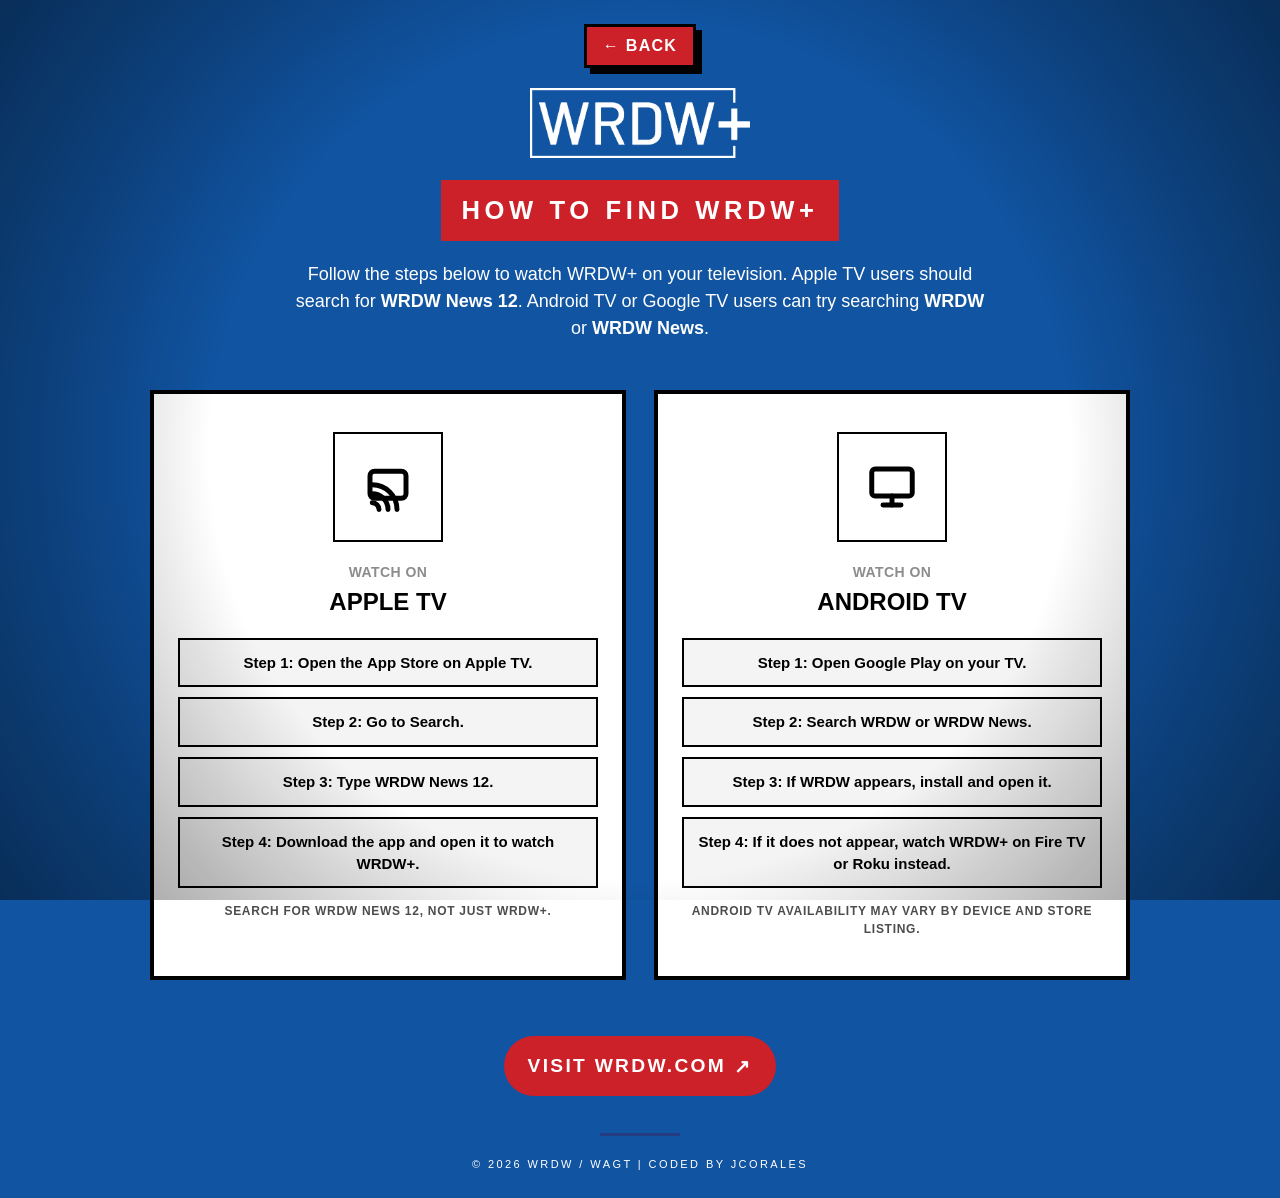
==== howto.html @ 798c2a1d "main files main files" ====
<!DOCTYPE html>
<html lang="en">
<head>
  <meta charset="UTF-8" />
  <meta name="viewport" content="width=device-width, initial-scale=1.0" />
  <title>How to Find WRDW+ on Apple TV and Android TV</title>
  <style>
    * {
      box-sizing: border-box;
      margin: 0;
      padding: 0;
    }

    body {
      min-height: 100vh;
      background: #1154a1;
      color: #000;
      font-family: Barlow, Arial, sans-serif;
      padding: 24px;
    }

    a {
      text-decoration: none;
      color: inherit;
    }

    .page {
      width: 100%;
      max-width: 980px;
      margin: 0 auto;
      display: flex;
      flex-direction: column;
      align-items: center;
    }

    .header {
      text-align: center;
      margin-bottom: 48px;
      width: 100%;

    }

    .header img {
      width: min(220px, 50%);
      height: auto;
    }

    .subhead-wrap {
      display: inline-flex;
      align-items: center;
      gap: 14px;
      margin: 18px 0 20px;
      flex-wrap: wrap;
      justify-content: center;
      color: #fff;
    }

    .subhead {
      font-size: clamp(20px, 2vw, 28px);
      font-weight: 800;
      letter-spacing: 0.18em;
      text-transform: uppercase;
      white-space: nowrap;
      background-color: #cd2129;
      padding: 1rem 1.25rem;
    }

    .line-group {
      display: flex;
      flex-direction: column;
      gap: 6px;
      width: 120px;
    }

    .line {
      height: 3px;
      width: 100%;
    }

    .line-1 {
      background: #1154a1;
    }

    .line-2 {
      background: #243c81;
    }

    .desc {
      max-width: 700px;
      margin: 0 auto;
      font-size: 18px;
      line-height: 1.5;
      color: #fff;
    }

    .cards {
      width: 100%;
      display: grid;
      grid-template-columns: repeat(2, 1fr);
      gap: 28px;
      margin-bottom: 56px;
    }

    .card {
      background: #fff;
      border: 4px solid #000;
      padding: 38px 24px;
      min-height: 360px;
      display: flex;
      flex-direction: column;
      align-items: center;
      justify-content: flex-start;
      text-align: center;
      transition: transform 0.22s ease, box-shadow 0.22s ease;
      box-shadow: 0 0 0 #000;
    }

    .card:hover {
      transform: translate(-6px, -6px);
      box-shadow: 12px 12px 0 #000;
    }

    .icon-box {
      width: 110px;
      height: 110px;
      border: 2px solid #000;
      display: flex;
      align-items: center;
      justify-content: center;
      margin-bottom: 22px;
      background: #fff;
      transition: background 0.22s ease, color 0.22s ease;
    }

    .card:hover .icon-box {
      background: #000;
      color: #fff;
    }

    .label {
      font-size: 14px;
      font-weight: 800;
      text-transform: uppercase;
      color: rgba(0, 0, 0, 0.45);
      margin-bottom: 8px;
      letter-spacing: 0.03em;
    }

    .platform {
      font-size: 24px;
      font-weight: 900;
      text-transform: uppercase;
      margin-bottom: 18px;
    }

    .steps {
      list-style: none;
      width: 100%;
      margin-top: 4px;
      display: flex;
      flex-direction: column;
      gap: 10px;
    }

    .steps li {
      font-size: 15px;
      line-height: 1.45;
      font-weight: 600;
      background: #f4f4f4;
      border: 2px solid #000;
      padding: 12px 14px;
    }

    .steps strong {
      font-weight: 900;
    }

    .note {
      margin-top: 14px;
      font-size: 12px;
      line-height: 1.5;
      color: rgba(0, 0, 0, 0.7);
      text-transform: uppercase;
      letter-spacing: 0.06em;
      font-weight: 700;
    }

    .footer {
      text-align: center;
      width: 100%;
    }

    .footer-link {
      display: inline-flex;
      align-items: center;
      gap: 8px;
      font-size: 1.2rem;
      font-weight: 900;
      text-transform: uppercase;
      letter-spacing: 0.12em;
      background-color: #cd2129;
      color: #fff;
      padding: 1.15rem 1.5rem;
      border-radius: 999px;
    }

    .footer-link:hover {
      background-color: #fff;
      color: #1154a1;
      text-decoration: underline;
      text-underline-offset: 8px;
      text-decoration-thickness: 3px;
    }

    .footer-line-wrap {
      display: flex;
      flex-direction: column;
      gap: 6px;
      width: 80px;
      margin: 28px auto 20px;
    }

    .copyright {
      font-size: 11px;
      text-transform: uppercase;
      letter-spacing: 0.22em;
      color: #fff;
      line-height: 1.6;
    }

    .icon {
      width: 54px;
      height: 54px;
      stroke: currentColor;
      fill: none;
      stroke-width: 2.2;
      stroke-linecap: round;
      stroke-linejoin: round;
    }

    @media (max-width: 800px) {
      .cards {
        grid-template-columns: 1fr;
      }

      .desc {
        font-size: 16px;
      }

      .platform {
        font-size: 20px;
      }

      .card {
        min-height: auto;
      }

      .subhead {
        white-space: normal;
      }
    }
  </style>
</head>
<body>
  <div class="page">
<a href="javascript:history.back()" 
style="
display:inline-block;
margin-bottom:20px;
padding:10px 16px;
font-family:Barlow, Arial, sans-serif;
font-weight:700;
text-transform:uppercase;
letter-spacing:.08em;
background:#cd2129;
color:#fff;
border:3px solid #000;
text-decoration:none;
box-shadow:6px 6px 0 #000;
transition:all .15s ease;
">
← Back
</a>

<div style="
position:fixed;
inset:0;
pointer-events:none;
background:radial-gradient(circle at center,
rgba(0,0,0,0) 55%,
rgba(0,0,0,.25) 78%,
rgba(0,0,0,.45) 100%);
z-index:9999;">
</div>
    <header class="header">
      <!-- Replace with your own logo path -->
      <img src="assets/wrdwlogo.png" alt="WRDW+ logo"> <br>

      <div class="subhead-wrap">
        <div class="subhead">How to Find WRDW+</div>
        
        
      </div>

      <p class="desc">
        Follow the steps below to watch WRDW+ on your television.
        Apple TV users should search for <strong>WRDW News 12</strong>.
        Android TV or Google TV users can try searching <strong>WRDW</strong> or
        <strong>WRDW News</strong>.
      </p>
    </header>

    <main class="cards">

      <section class="card">
        <div class="icon-box">
          <!-- Apple TV / Cast icon -->
          <svg class="icon" viewBox="0 0 24 24" aria-hidden="true">
            <rect x="4" y="5" width="16" height="12" rx="2"></rect>
            <path d="M5 19a3 3 0 0 1 3 3"></path>
            <path d="M5 15a7 7 0 0 1 7 7"></path>
            <path d="M5 11a11 11 0 0 1 11 11"></path>
          </svg>
        </div>

        <div class="label">Watch On</div>
        <div class="platform">Apple TV</div>

        <ul class="steps">
          <li><strong>Step 1:</strong> Open the <strong>App Store</strong> on Apple TV.</li>
          <li><strong>Step 2:</strong> Go to <strong>Search</strong>.</li>
          <li><strong>Step 3:</strong> Type <strong>WRDW News 12</strong>.</li>
          <li><strong>Step 4:</strong> Download the app and open it to watch WRDW+.</li>
        </ul>

        <div class="note">
          Search for WRDW News 12, not just WRDW+.
        </div>
      </section>

      <section class="card">
        <div class="icon-box">
          <!-- Android TV / Monitor icon -->
          <svg class="icon" viewBox="0 0 24 24" aria-hidden="true">
            <rect x="3" y="4" width="18" height="12" rx="1.5"></rect>
            <line x1="12" y1="16" x2="12" y2="20"></line>
            <line x1="8" y1="20" x2="16" y2="20"></line>
          </svg>
        </div>

        <div class="label">Watch On</div>
        <div class="platform">Android TV</div>

        <ul class="steps">
          <li><strong>Step 1:</strong> Open <strong>Google Play</strong> on your TV.</li>
          <li><strong>Step 2:</strong> Search <strong>WRDW</strong> or <strong>WRDW News</strong>.</li>
          <li><strong>Step 3:</strong> If WRDW appears, install and open it.</li>
          <li><strong>Step 4:</strong> If it does not appear, watch WRDW+ on <strong>Fire TV</strong> or <strong>Roku</strong> instead.</li>
        </ul>

        <div class="note">
          Android TV availability may vary by device and store listing.
        </div>
      </section>

    </main>

    <footer class="footer">
      <a class="footer-link" href="https://www.wrdw.com" target="_blank" rel="noopener noreferrer">
        Visit WRDW.COM <span aria-hidden="true">↗</span>
      </a>

      <div class="footer-line-wrap">
        <div class="line line-1"></div>
        <div class="line line-2"></div>
      </div>

      <div class="copyright">
        © 2026 WRDW / WAGT | Coded by JCorales
      </div>
    </footer>
  </div>
</body>
</html>
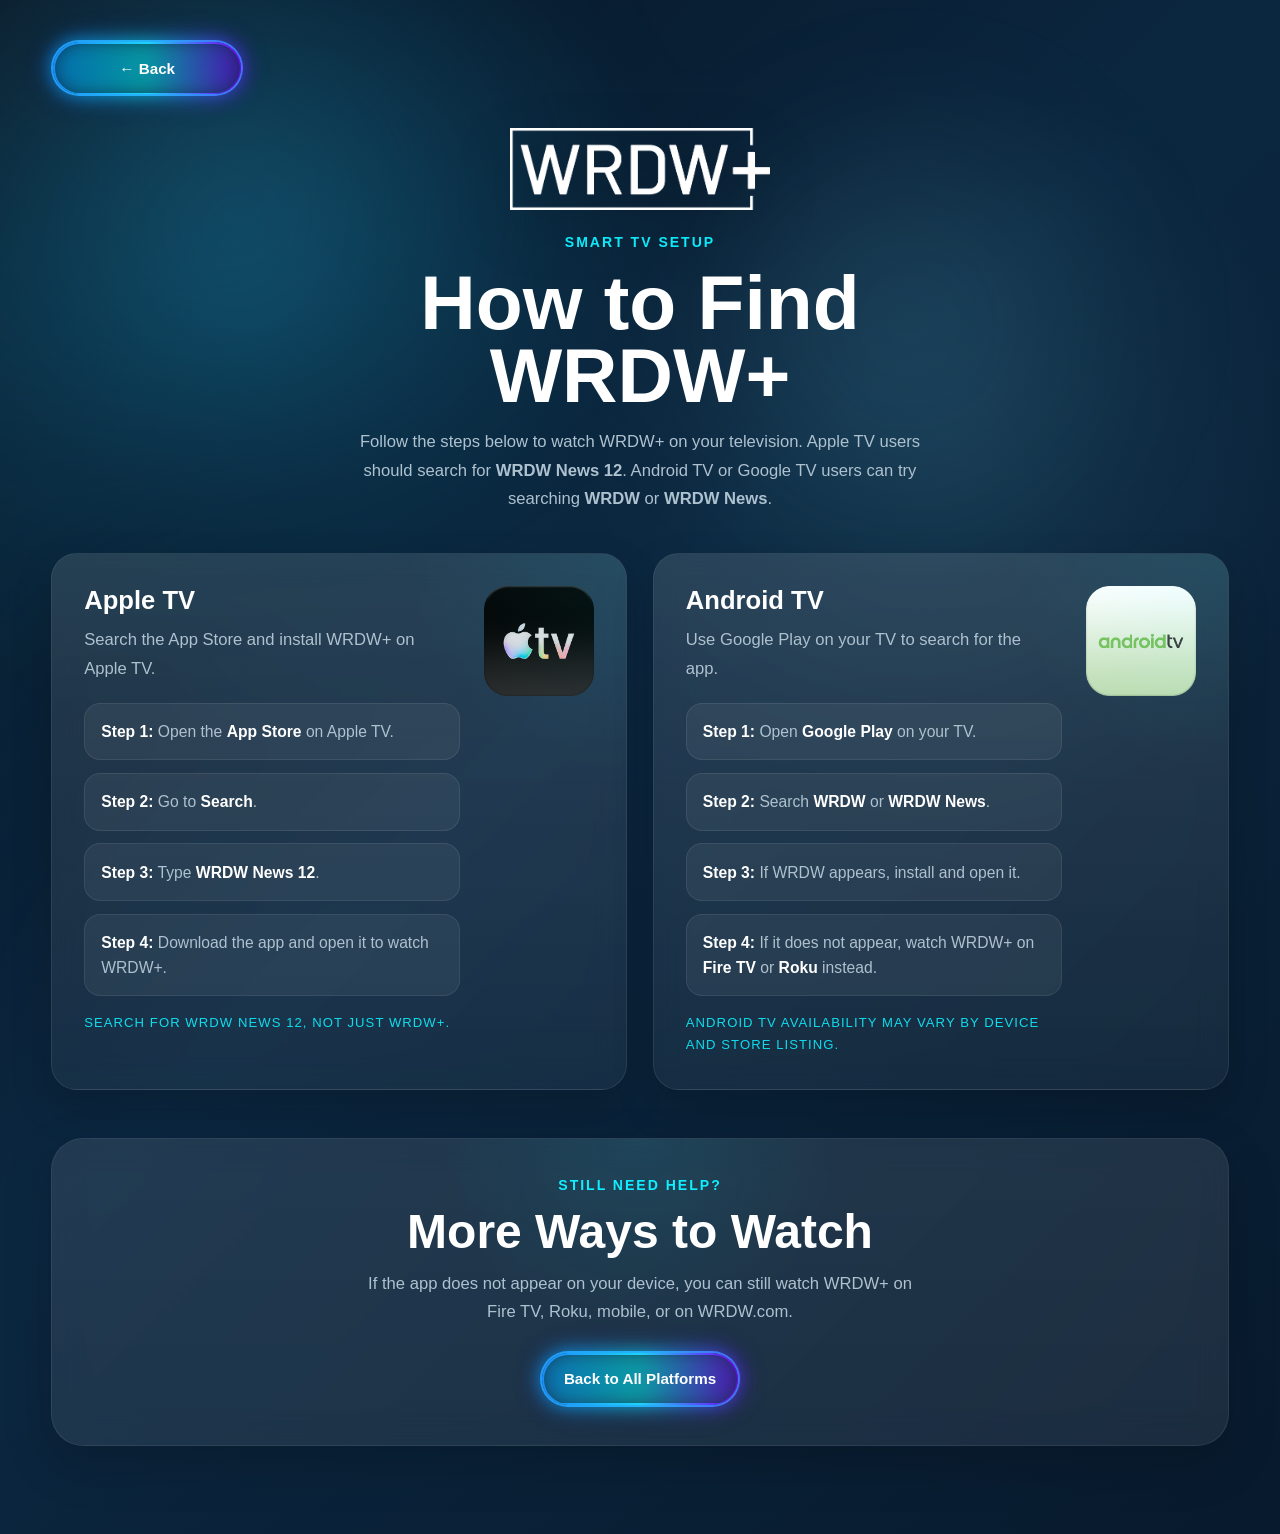
==== commit d93cc396: "Updated QR Code Landing Page" ====
--- a/howto.html
+++ b/howto.html
@@ -4,381 +4,97 @@
   <meta charset="UTF-8" />
   <meta name="viewport" content="width=device-width, initial-scale=1.0" />
   <title>How to Find WRDW+ on Apple TV and Android TV</title>
-  <style>
-    * {
-      box-sizing: border-box;
-      margin: 0;
-      padding: 0;
-    }
+  <link rel="stylesheet" href="style.css" />
+</head>
+<body class="wrdw-plus-page">
 
-    body {
-      min-height: 100vh;
-      background: #1154a1;
-      color: #000;
-      font-family: Barlow, Arial, sans-serif;
-      padding: 24px;
-    }
+  <main class="wrdw-plus-shell howto-shell">
 
-    a {
-      text-decoration: none;
-      color: inherit;
-    }
+    <a href="javascript:history.back()" class="button-1 glow-btn back-btn">
+      <span>← Back</span>
+    </a>
 
-    .page {
-      width: 100%;
-      max-width: 980px;
-      margin: 0 auto;
-      display: flex;
-      flex-direction: column;
-      align-items: center;
-    }
+    <section class="wrdw-plus-hero howto-hero">
+      <img src="assets/wrdwlogo.png" alt="WRDW+ logo" class="wrdw-plus-logo" />
 
-    .header {
-      text-align: center;
-      margin-bottom: 48px;
-      width: 100%;
+      <div class="wrdw-plus-hero-copy">
+        <span class="wrdw-plus-kicker">Smart TV Setup</span>
+        <h1>How to Find WRDW+</h1>
+        <p>
+          Follow the steps below to watch WRDW+ on your television.
+          Apple TV users should search for <strong>WRDW News 12</strong>.
+          Android TV or Google TV users can try searching <strong>WRDW</strong> or
+          <strong>WRDW News</strong>.
+        </p>
+      </div>
+    </section>
 
-    }
+    <section class="wrdw-plus-grid howto-grid">
 
-    .header img {
-      width: min(220px, 50%);
-      height: auto;
-    }
+      <article class="watch-card howto-card">
+        <div class="watch-card-content">
+          <div class="watch-card-top">
+            <h3>Apple TV</h3>
+            <p>Search the App Store and install WRDW+ on Apple TV.</p>
+          </div>
 
-    .subhead-wrap {
-      display: inline-flex;
-      align-items: center;
-      gap: 14px;
-      margin: 18px 0 20px;
-      flex-wrap: wrap;
-      justify-content: center;
-      color: #fff;
-    }
+          <ul class="howto-steps">
+            <li><strong>Step 1:</strong> Open the <strong>App Store</strong> on Apple TV.</li>
+            <li><strong>Step 2:</strong> Go to <strong>Search</strong>.</li>
+            <li><strong>Step 3:</strong> Type <strong>WRDW News 12</strong>.</li>
+            <li><strong>Step 4:</strong> Download the app and open it to watch WRDW+.</li>
+          </ul>
 
-    .subhead {
-      font-size: clamp(20px, 2vw, 28px);
-      font-weight: 800;
-      letter-spacing: 0.18em;
-      text-transform: uppercase;
-      white-space: nowrap;
-      background-color: #cd2129;
-      padding: 1rem 1.25rem;
-    }
+          <p class="howto-note">Search for WRDW News 12, not just WRDW+.</p>
+        </div>
 
-    .line-group {
-      display: flex;
-      flex-direction: column;
-      gap: 6px;
-      width: 120px;
-    }
+        <div class="watch-card-icon">
+          <img src="assets/apple.png" alt="Apple TV icon" />
+        </div>
+      </article>
 
-    .line {
-      height: 3px;
-      width: 100%;
-    }
+      <article class="watch-card howto-card">
+        <div class="watch-card-content">
+          <div class="watch-card-top">
+            <h3>Android TV</h3>
+            <p>Use Google Play on your TV to search for the app.</p>
+          </div>
 
-    .line-1 {
-      background: #1154a1;
-    }
+          <ul class="howto-steps">
+            <li><strong>Step 1:</strong> Open <strong>Google Play</strong> on your TV.</li>
+            <li><strong>Step 2:</strong> Search <strong>WRDW</strong> or <strong>WRDW News</strong>.</li>
+            <li><strong>Step 3:</strong> If WRDW appears, install and open it.</li>
+            <li><strong>Step 4:</strong> If it does not appear, watch WRDW+ on <strong>Fire TV</strong> or <strong>Roku</strong> instead.</li>
+          </ul>
 
-    .line-2 {
-      background: #243c81;
-    }
+          <p class="howto-note">Android TV availability may vary by device and store listing.</p>
+        </div>
 
-    .desc {
-      max-width: 700px;
-      margin: 0 auto;
-      font-size: 18px;
-      line-height: 1.5;
-      color: #fff;
-    }
+        <div class="watch-card-icon">
+          <img src="assets/android.png" alt="Android TV icon" />
+        </div>
+      </article>
 
-    .cards {
-      width: 100%;
-      display: grid;
-      grid-template-columns: repeat(2, 1fr);
-      gap: 28px;
-      margin-bottom: 56px;
-    }
+    </section>
 
-    .card {
-      background: #fff;
-      border: 4px solid #000;
-      padding: 38px 24px;
-      min-height: 360px;
-      display: flex;
-      flex-direction: column;
-      align-items: center;
-      justify-content: flex-start;
-      text-align: center;
-      transition: transform 0.22s ease, box-shadow 0.22s ease;
-      box-shadow: 0 0 0 #000;
-    }
-
-    .card:hover {
-      transform: translate(-6px, -6px);
-      box-shadow: 12px 12px 0 #000;
-    }
-
-    .icon-box {
-      width: 110px;
-      height: 110px;
-      border: 2px solid #000;
-      display: flex;
-      align-items: center;
-      justify-content: center;
-      margin-bottom: 22px;
-      background: #fff;
-      transition: background 0.22s ease, color 0.22s ease;
-    }
-
-    .card:hover .icon-box {
-      background: #000;
-      color: #fff;
-    }
-
-    .label {
-      font-size: 14px;
-      font-weight: 800;
-      text-transform: uppercase;
-      color: rgba(0, 0, 0, 0.45);
-      margin-bottom: 8px;
-      letter-spacing: 0.03em;
-    }
-
-    .platform {
-      font-size: 24px;
-      font-weight: 900;
-      text-transform: uppercase;
-      margin-bottom: 18px;
-    }
-
-    .steps {
-      list-style: none;
-      width: 100%;
-      margin-top: 4px;
-      display: flex;
-      flex-direction: column;
-      gap: 10px;
-    }
-
-    .steps li {
-      font-size: 15px;
-      line-height: 1.45;
-      font-weight: 600;
-      background: #f4f4f4;
-      border: 2px solid #000;
-      padding: 12px 14px;
-    }
-
-    .steps strong {
-      font-weight: 900;
-    }
-
-    .note {
-      margin-top: 14px;
-      font-size: 12px;
-      line-height: 1.5;
-      color: rgba(0, 0, 0, 0.7);
-      text-transform: uppercase;
-      letter-spacing: 0.06em;
-      font-weight: 700;
-    }
-
-    .footer {
-      text-align: center;
-      width: 100%;
-    }
-
-    .footer-link {
-      display: inline-flex;
-      align-items: center;
-      gap: 8px;
-      font-size: 1.2rem;
-      font-weight: 900;
-      text-transform: uppercase;
-      letter-spacing: 0.12em;
-      background-color: #cd2129;
-      color: #fff;
-      padding: 1.15rem 1.5rem;
-      border-radius: 999px;
-    }
-
-    .footer-link:hover {
-      background-color: #fff;
-      color: #1154a1;
-      text-decoration: underline;
-      text-underline-offset: 8px;
-      text-decoration-thickness: 3px;
-    }
-
-    .footer-line-wrap {
-      display: flex;
-      flex-direction: column;
-      gap: 6px;
-      width: 80px;
-      margin: 28px auto 20px;
-    }
-
-    .copyright {
-      font-size: 11px;
-      text-transform: uppercase;
-      letter-spacing: 0.22em;
-      color: #fff;
-      line-height: 1.6;
-    }
-
-    .icon {
-      width: 54px;
-      height: 54px;
-      stroke: currentColor;
-      fill: none;
-      stroke-width: 2.2;
-      stroke-linecap: round;
-      stroke-linejoin: round;
-    }
-
-    @media (max-width: 800px) {
-      .cards {
-        grid-template-columns: 1fr;
-      }
-
-      .desc {
-        font-size: 16px;
-      }
-
-      .platform {
-        font-size: 20px;
-      }
-
-      .card {
-        min-height: auto;
-      }
-
-      .subhead {
-        white-space: normal;
-      }
-    }
-  </style>
-</head>
-<body>
-  <div class="page">
-<a href="javascript:history.back()" 
-style="
-display:inline-block;
-margin-bottom:20px;
-padding:10px 16px;
-font-family:Barlow, Arial, sans-serif;
-font-weight:700;
-text-transform:uppercase;
-letter-spacing:.08em;
-background:#cd2129;
-color:#fff;
-border:3px solid #000;
-text-decoration:none;
-box-shadow:6px 6px 0 #000;
-transition:all .15s ease;
-">
-← Back
-</a>
-
-<div style="
-position:fixed;
-inset:0;
-pointer-events:none;
-background:radial-gradient(circle at center,
-rgba(0,0,0,0) 55%,
-rgba(0,0,0,.25) 78%,
-rgba(0,0,0,.45) 100%);
-z-index:9999;">
-</div>
-    <header class="header">
-      <!-- Replace with your own logo path -->
-      <img src="assets/wrdwlogo.png" alt="WRDW+ logo"> <br>
-
-      <div class="subhead-wrap">
-        <div class="subhead">How to Find WRDW+</div>
-        
-        
+    <section class="wrdw-plus-app-section howto-help-section">
+      <div class="wrdw-plus-app-copy">
+        <span class="wrdw-plus-kicker">Still Need Help?</span>
+        <h2>More Ways to Watch</h2>
+        <p>
+          If the app does not appear on your device, you can still watch WRDW+ on Fire TV, Roku, mobile, or on WRDW.com.
+        </p>
       </div>
 
-      <p class="desc">
-        Follow the steps below to watch WRDW+ on your television.
-        Apple TV users should search for <strong>WRDW News 12</strong>.
-        Android TV or Google TV users can try searching <strong>WRDW</strong> or
-        <strong>WRDW News</strong>.
-      </p>
-    </header>
+      <div class="wrdw-plus-app-buttons">
+        <a href="index.html" class="button-1 glow-btn">
+          <span>Back to All Platforms</span>
+        </a>
 
-    <main class="cards">
+      </div>
+    </section>
 
-      <section class="card">
-        <div class="icon-box">
-          <!-- Apple TV / Cast icon -->
-          <svg class="icon" viewBox="0 0 24 24" aria-hidden="true">
-            <rect x="4" y="5" width="16" height="12" rx="2"></rect>
-            <path d="M5 19a3 3 0 0 1 3 3"></path>
-            <path d="M5 15a7 7 0 0 1 7 7"></path>
-            <path d="M5 11a11 11 0 0 1 11 11"></path>
-          </svg>
-        </div>
+  </main>
 
-        <div class="label">Watch On</div>
-        <div class="platform">Apple TV</div>
-
-        <ul class="steps">
-          <li><strong>Step 1:</strong> Open the <strong>App Store</strong> on Apple TV.</li>
-          <li><strong>Step 2:</strong> Go to <strong>Search</strong>.</li>
-          <li><strong>Step 3:</strong> Type <strong>WRDW News 12</strong>.</li>
-          <li><strong>Step 4:</strong> Download the app and open it to watch WRDW+.</li>
-        </ul>
-
-        <div class="note">
-          Search for WRDW News 12, not just WRDW+.
-        </div>
-      </section>
-
-      <section class="card">
-        <div class="icon-box">
-          <!-- Android TV / Monitor icon -->
-          <svg class="icon" viewBox="0 0 24 24" aria-hidden="true">
-            <rect x="3" y="4" width="18" height="12" rx="1.5"></rect>
-            <line x1="12" y1="16" x2="12" y2="20"></line>
-            <line x1="8" y1="20" x2="16" y2="20"></line>
-          </svg>
-        </div>
-
-        <div class="label">Watch On</div>
-        <div class="platform">Android TV</div>
-
-        <ul class="steps">
-          <li><strong>Step 1:</strong> Open <strong>Google Play</strong> on your TV.</li>
-          <li><strong>Step 2:</strong> Search <strong>WRDW</strong> or <strong>WRDW News</strong>.</li>
-          <li><strong>Step 3:</strong> If WRDW appears, install and open it.</li>
-          <li><strong>Step 4:</strong> If it does not appear, watch WRDW+ on <strong>Fire TV</strong> or <strong>Roku</strong> instead.</li>
-        </ul>
-
-        <div class="note">
-          Android TV availability may vary by device and store listing.
-        </div>
-      </section>
-
-    </main>
-
-    <footer class="footer">
-      <a class="footer-link" href="https://www.wrdw.com" target="_blank" rel="noopener noreferrer">
-        Visit WRDW.COM <span aria-hidden="true">↗</span>
-      </a>
-
-      <div class="footer-line-wrap">
-        <div class="line line-1"></div>
-        <div class="line line-2"></div>
-      </div>
-
-      <div class="copyright">
-        © 2026 WRDW / WAGT | Coded by JCorales
-      </div>
-    </footer>
-  </div>
 </body>
 </html>
--- a/style.css
+++ b/style.css
@@ -0,0 +1,547 @@
+*,
+*::before,
+*::after {
+  box-sizing: border-box;
+  margin: 0;
+  padding: 0;
+}
+
+:root {
+  --primary-bg: #0d3d60;
+  --btnColors: #0078d7;
+  --secondary-bg: #194f76;
+  --font-colors: #aec1cf;
+  --dark-button: #032340;
+  --white: #ffffff;
+  --bright: #0fefff;
+  --bg-dark: #081829;
+  --card-dark: #101f38;
+  --section-width: min(1200px, 88%);
+  --radius-lg: 2rem;
+  --radius-md: 1.25rem;
+  --shadow-soft: 0 18px 50px rgba(0, 0, 0, 0.18);
+  --transition: 0.3s ease;
+}
+
+html {
+  scroll-behavior: smooth;
+  overflow-x: hidden;
+}
+
+body {
+  font-family: Outfit, sans-serif;
+  color: var(--white);
+  min-height: 100vh;
+  overflow-x: hidden;
+  background:
+    radial-gradient(circle at 20% 20%, rgba(30, 203, 255, 0.1), transparent 28%),
+    radial-gradient(circle at 75% 30%, rgba(127, 232, 255, 0.08), transparent 26%),
+    linear-gradient(135deg, #071423 0%, #0b2740 45%, #081a2d 100%);
+  position: relative;
+}
+
+body::before {
+  content: "";
+  position: fixed;
+  inset: -20%;
+  pointer-events: none;
+  z-index: 0;
+  background:
+    radial-gradient(circle at 30% 30%, rgba(30, 203, 255, 0.18), transparent 22%),
+    radial-gradient(circle at 65% 40%, rgba(127, 232, 255, 0.12), transparent 18%),
+    conic-gradient(
+      from 210deg at 35% 35%,
+      rgba(0, 0, 0, 0) 0deg,
+      rgba(30, 203, 255, 0.1) 50deg,
+      rgba(127, 232, 255, 0.05) 95deg,
+      rgba(0, 0, 0, 0) 150deg
+    );
+  filter: blur(70px);
+  animation: ambientGlowMove 14s ease-in-out infinite alternate;
+}
+
+@keyframes ambientGlowMove {
+  0% {
+    transform: translate3d(-2%, -1%, 0) scale(1);
+    opacity: 0.75;
+  }
+  50% {
+    transform: translate3d(2%, 1%, 0) scale(1.05);
+    opacity: 0.95;
+  }
+  100% {
+    transform: translate3d(0%, 2%, 0) scale(1.02);
+    opacity: 0.8;
+  }
+}
+
+img {
+  display: block;
+  max-width: 100%;
+}
+
+a {
+  text-decoration: none;
+  color: inherit;
+}
+
+h1 {
+  font-size: clamp(3rem, 6vw, 5.25rem);
+  line-height: 0.95;
+  color: white;
+}
+
+h2 {
+  font-size: clamp(2rem, 4vw, 3rem);
+  line-height: 1;
+  color: white;
+}
+
+h3 {
+  font-size: clamp(1.45rem, 2vw, 1.9rem);
+  line-height: 1.1;
+  color: white;
+}
+
+p {
+  font-size: clamp(1rem, 1.3vw, 1.1rem);
+  color: var(--font-colors);
+  line-height: 1.7;
+  font-weight: 300;
+}
+
+.wrdw-plus-shell {
+  position: relative;
+  z-index: 1;
+  width: min(92%, 1180px);
+  margin: 0 auto;
+  padding: 4.5rem 0 5.5rem;
+}
+
+.wrdw-plus-hero {
+  display: flex;
+  flex-direction: column;
+  align-items: center;
+  text-align: center;
+  gap: 1.5rem;
+  margin-bottom: 3.5rem;
+}
+
+.wrdw-plus-logo {
+  width: min(260px, 45vw);
+  height: auto;
+  filter: drop-shadow(0 18px 28px rgba(0, 0, 0, 0.28));
+}
+
+.wrdw-plus-hero-copy {
+  display: flex;
+  flex-direction: column;
+  gap: 1rem;
+  align-items: center;
+  max-width: 760px;
+}
+
+.wrdw-plus-kicker {
+  color: var(--bright);
+  font-size: 0.88rem;
+  font-weight: 700;
+  letter-spacing: 0.14em;
+  text-transform: uppercase;
+}
+
+.wrdw-plus-hero-copy p,
+.wrdw-plus-app-copy p {
+  max-width: 62ch;
+}
+
+.wrdw-plus-grid {
+  width: 100%;
+  display: grid;
+  grid-template-columns: repeat(2, minmax(0, 1fr));
+  gap: 1.6rem;
+  margin-bottom: 4rem;
+}
+
+.watch-card {
+  background: linear-gradient(180deg, rgba(255, 255, 255, 0.1) 0%, rgba(255, 255, 255, 0.05) 100%);
+  border: 1px solid rgba(255, 255, 255, 0.08);
+  border-radius: 1.6rem;
+  box-shadow: 0 18px 40px rgba(0, 0, 0, 0.18);
+  padding: 2rem;
+  display: flex;
+  flex-direction: column;
+  justify-content: space-between;
+  gap: 1.75rem;
+  overflow: hidden;
+  position: relative;
+  min-height: 255px;
+  transition: transform 0.3s ease, box-shadow 0.3s ease, border-color 0.3s ease;
+  backdrop-filter: blur(16px);
+  -webkit-backdrop-filter: blur(16px);
+}
+
+.watch-card::before {
+  content: "";
+  position: absolute;
+  inset: 0;
+  background:
+    radial-gradient(circle at top right, rgba(15, 239, 255, 0.08), transparent 28%),
+    linear-gradient(180deg, rgba(255, 255, 255, 0.02), rgba(255, 255, 255, 0));
+  pointer-events: none;
+}
+
+.watch-card:hover {
+  transform: translateY(-6px);
+  box-shadow: 0 24px 48px rgba(0, 0, 0, 0.24);
+  border-color: rgba(15, 239, 255, 0.24);
+}
+
+.watch-card-top,
+.watch-card-actions {
+  position: relative;
+  z-index: 1;
+}
+
+.watch-card-top {
+  display: flex;
+  flex-direction: column;
+  gap: 0.75rem;
+}
+
+.watch-card-top h3 {
+  margin: 0;
+}
+
+.watch-card-top p {
+  max-width: 40ch;
+}
+
+.watch-card-actions {
+  display: flex;
+  flex-wrap: wrap;
+  gap: 0.9rem;
+}
+
+.button-1 {
+  min-height: 56px;
+  min-width: 12rem;
+  padding: 1rem 1.4rem;
+  border-radius: 999px;
+  display: inline-flex;
+  align-items: center;
+  justify-content: center;
+  text-align: center;
+  transition: var(--transition);
+  background-color: var(--btnColors);
+  color: white;
+  font-weight: 600;
+}
+
+.button-1 span {
+  position: relative;
+  z-index: 2;
+  font-size: clamp(0.95rem, 1.1vw, 1.05rem);
+}
+
+.glow-btn {
+  position: relative;
+  isolation: isolate;
+  border: 2px solid rgba(53, 157, 255, 0.95);
+  background: rgba(11, 30, 52, 0.55);
+  color: #ffffff;
+  box-shadow:
+    0 0 0 1px rgba(53, 157, 255, 0.16) inset,
+    0 0 14px rgba(0, 174, 255, 0.22),
+    0 0 32px rgba(102, 0, 255, 0.18);
+  overflow: visible;
+  backdrop-filter: blur(10px);
+  -webkit-backdrop-filter: blur(10px);
+}
+
+.glow-btn::before {
+  content: "";
+  position: absolute;
+  inset: -3px;
+  border-radius: 999px;
+  background: linear-gradient(
+    90deg,
+    rgba(0, 160, 255, 0.9),
+    rgba(0, 255, 255, 0.8),
+    rgba(120, 0, 255, 0.9)
+  );
+  z-index: -2;
+  filter: blur(10px);
+  opacity: 0.65;
+  animation: glowPulse 2.8s ease-in-out infinite;
+}
+
+.glow-btn::after {
+  content: "";
+  position: absolute;
+  inset: 0;
+  border-radius: 999px;
+  padding: 1.5px;
+  background: linear-gradient(90deg, #1d8fff, #20d8ff, #7a00ff);
+  -webkit-mask:
+    linear-gradient(#000 0 0) content-box,
+    linear-gradient(#000 0 0);
+  -webkit-mask-composite: xor;
+  mask-composite: exclude;
+  z-index: -1;
+  opacity: 0.95;
+}
+
+.glow-btn:hover {
+  transform: translateY(-2px);
+  box-shadow:
+    0 0 0 1px rgba(53, 157, 255, 0.18) inset,
+    0 0 18px rgba(0, 174, 255, 0.28),
+    0 0 42px rgba(102, 0, 255, 0.24);
+}
+
+.glow-btn:hover::before {
+  opacity: 0.9;
+}
+
+@keyframes glowPulse {
+  0%,
+  100% {
+    opacity: 0.55;
+    transform: scale(1);
+  }
+  50% {
+    opacity: 0.9;
+    transform: scale(1.03);
+  }
+}
+
+.wrdw-plus-app-section {
+  width: 100%;
+  padding: 2.4rem;
+  border-radius: 2rem;
+  background: rgba(255, 255, 255, 0.08);
+  backdrop-filter: blur(16px);
+  -webkit-backdrop-filter: blur(16px);
+  border: 1px solid rgba(255, 255, 255, 0.08);
+  box-shadow: var(--shadow-soft);
+  display: flex;
+  flex-direction: column;
+  gap: 1.5rem;
+  align-items: center;
+  text-align: center;
+  position: relative;
+  overflow: hidden;
+}
+
+.wrdw-plus-app-section::before {
+  content: "";
+  position: absolute;
+  inset: 0;
+  background:
+    radial-gradient(circle at top center, rgba(15, 239, 255, 0.08), transparent 30%),
+    linear-gradient(180deg, rgba(255, 255, 255, 0.02), rgba(255, 255, 255, 0));
+  pointer-events: none;
+}
+
+.wrdw-plus-app-copy,
+.wrdw-plus-app-buttons {
+  position: relative;
+  z-index: 1;
+}
+
+.wrdw-plus-app-copy {
+  display: flex;
+  flex-direction: column;
+  gap: 0.9rem;
+  align-items: center;
+}
+
+.wrdw-plus-app-buttons {
+  display: flex;
+  gap: 1rem;
+  flex-wrap: wrap;
+  justify-content: center;
+}
+
+@media (max-width: 900px) {
+  .wrdw-plus-grid {
+    grid-template-columns: 1fr;
+  }
+}
+
+@media (max-width: 768px) {
+  .wrdw-plus-shell {
+    width: 90%;
+    padding: 3rem 0 4rem;
+  }
+
+  .wrdw-plus-hero {
+    gap: 1.2rem;
+    margin-bottom: 2.5rem;
+  }
+
+  .watch-card {
+    min-height: auto;
+    padding: 1.5rem;
+    border-radius: 1.3rem;
+  }
+
+  .wrdw-plus-app-section {
+    padding: 1.8rem 1.25rem;
+    border-radius: 1.4rem;
+  }
+
+  .wrdw-plus-app-buttons,
+  .watch-card-actions {
+    width: 100%;
+    justify-content: center;
+  }
+
+  .button-1 {
+    width: min(100%, 340px);
+  }
+}
+
+@media (max-width: 480px) {
+  h1 {
+    font-size: clamp(2.4rem, 11vw, 3.5rem);
+  }
+
+  h2 {
+    font-size: clamp(1.8rem, 8vw, 2.4rem);
+  }
+
+  h3 {
+    font-size: 1.35rem;
+  }
+
+  .wrdw-plus-logo {
+    width: min(220px, 55vw);
+  }
+}
+
+/* SPLIT LAYOUT */
+.watch-card-split {
+  display: grid;
+  grid-template-columns: 1fr 110px;
+  gap: 1.5rem;
+  align-items: center;
+}
+
+/* CONTENT WRAP */
+.watch-card-content {
+  display: flex;
+  flex-direction: column;
+  gap: 1rem;
+}
+
+
+
+.watch-card-icon img {
+  width: 100%;
+  height: 100%;
+  object-fit: contain;
+}
+
+/* MULTI ICON (SMART TV) */
+.watch-card-icon-group {
+  display: flex;
+  flex-direction: column;
+  gap: 0.6rem;
+}
+/* 
+.watch-card-icon-group img {
+  width: 100px;
+  aspect-ratio: 1 / 1;
+
+  border-radius: 0.8rem;
+  background: rgba(255,255,255,0.08);
+  border: 1px solid rgba(255,255,255,0.08);
+
+  padding: 0.6rem;
+  object-fit: contain;
+} */
+
+/* MOBILE */
+@media (max-width: 768px) {
+  .watch-card-split {
+    grid-template-columns: 1fr;
+  }
+
+  .watch-card-icon,
+  .watch-card-icon-group {
+    margin: 0 auto;
+  }
+}
+
+/* HOW TO PAGE */
+.howto-shell {
+  padding-top: 2.5rem;
+}
+
+.back-btn {
+  margin-bottom: 2rem;
+  align-self: flex-start;
+}
+
+.howto-hero {
+  margin-bottom: 2.5rem;
+}
+
+.howto-grid {
+  margin-bottom: 3rem;
+}
+
+.howto-card {
+  display: grid;
+  grid-template-columns: minmax(0, 1fr) 110px;
+  gap: 1.5rem;
+  align-items: start;
+  min-height: 100%;
+}
+
+.howto-steps {
+  list-style: none;
+  display: flex;
+  flex-direction: column;
+  gap: 0.8rem;
+  margin-top: 0.25rem;
+}
+
+.howto-steps li {
+  color: var(--font-colors);
+  font-size: 0.98rem;
+  line-height: 1.6;
+  padding: 0.95rem 1rem;
+  border-radius: 1rem;
+  background: rgba(255, 255, 255, 0.06);
+  border: 1px solid rgba(255, 255, 255, 0.08);
+}
+
+.howto-steps strong {
+  color: white;
+  font-weight: 700;
+}
+
+.howto-note {
+  font-size: 0.82rem;
+  text-transform: uppercase;
+  letter-spacing: 0.08em;
+  color: var(--bright);
+  opacity: 0.9;
+}
+
+.howto-help-section {
+  margin-top: 0;
+}
+
+@media (max-width: 768px) {
+  .howto-card {
+    grid-template-columns: 1fr;
+  }
+
+  .back-btn {
+    align-self: center;
+    margin-bottom: 1.5rem;
+  }
+}
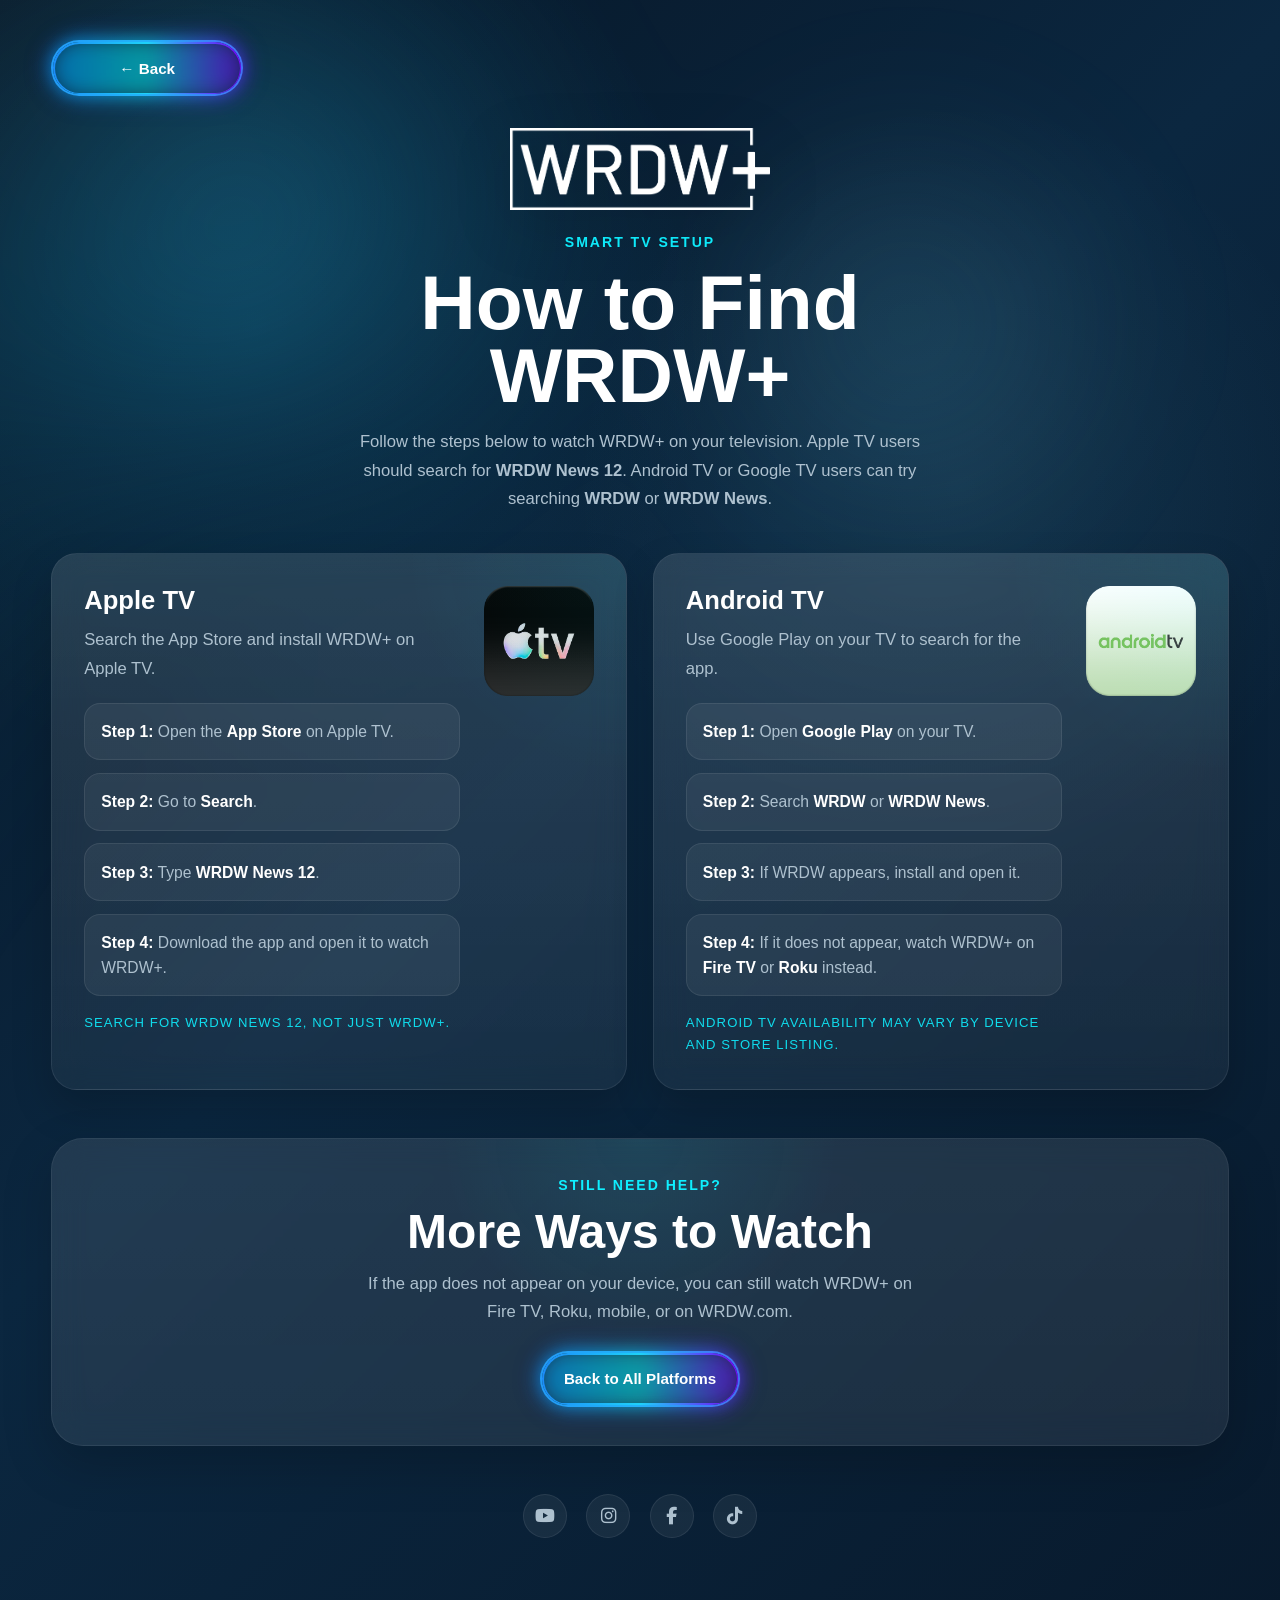
==== commit 3d027d69: "added social icons" ====
--- a/howto.html
+++ b/howto.html
@@ -5,6 +5,7 @@
   <meta name="viewport" content="width=device-width, initial-scale=1.0" />
   <title>How to Find WRDW+ on Apple TV and Android TV</title>
   <link rel="stylesheet" href="style.css" />
+  <link rel="stylesheet" href="https://cdnjs.cloudflare.com/ajax/libs/font-awesome/6.5.0/css/all.min.css">
 </head>
 <body class="wrdw-plus-page">
 
@@ -94,6 +95,24 @@
       </div>
     </section>
 
+    <section class="socials">
+      <a href="https://www.youtube.com/channel/UCTU2nwebYm3QBuCG3_I0rQw" target="_blank">
+        <i class="fa-brands fa-youtube"></i>
+      </a>
+
+      <a href="https://www.instagram.com/wrdw_wagt/" target="_blank">
+        <i class="fa-brands fa-instagram"></i>
+      </a>
+
+      <a href="https://www.facebook.com/wrdwtv/" target="_blank">
+        <i class="fa-brands fa-facebook-f"></i>
+      </a>
+
+      <a href="https://www.tiktok.com/@wrdwnews12" target="_blank">
+        <i class="fa-brands fa-tiktok"></i>
+      </a>
+    </section>
+
   </main>
 
 </body>
--- a/style.css
+++ b/style.css
@@ -544,4 +544,48 @@
     align-self: center;
     margin-bottom: 1.5rem;
   }
+
+  .watch-card img{
+    width: 15%;
+    justify-content: center;
+    align-items: center;
+    justify-self: center;
+
+  }
+}
+
+.socials {
+  margin-top: 3rem;
+  display: flex;
+  justify-content: center;
+  gap: 1.2rem;
+}
+
+/* ICON STYLE */
+.socials a {
+  width: 44px;
+  height: 44px;
+
+  display: flex;
+  align-items: center;
+  justify-content: center;
+
+  border-radius: 999px;
+
+  background: rgba(255,255,255,0.06);
+  border: 1px solid rgba(255,255,255,0.08);
+
+  color: var(--font-colors);
+  font-size: 1.1rem;
+
+  transition: 0.25s ease;
+}
+
+/* HOVER (subtle glow like your system) */
+.socials a:hover {
+  color: white;
+  border-color: var(--bright);
+
+  background: rgba(15,239,255,0.12);
+  transform: translateY(-2px);
 }
